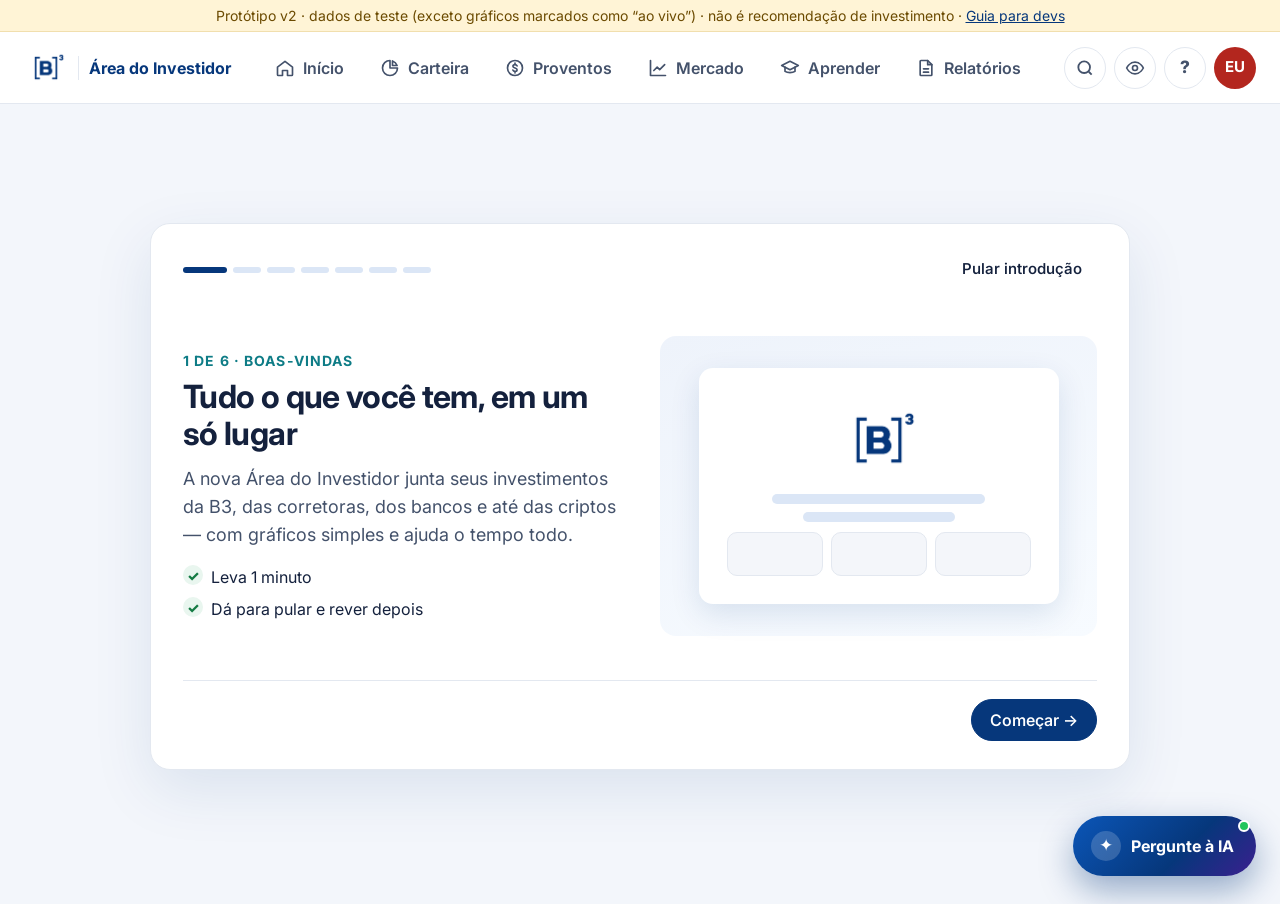
==== index.html @ 90d216e4 "Torna a v2 a versão principal e guarda a v1 em versao-antiga-v1 - Raiz: código-fonte completo da v2 " ====
<!doctype html>
<html lang="pt-BR">
<head>
  <meta charset="utf-8">
  <meta name="viewport" content="width=device-width, initial-scale=1, viewport-fit=cover">
  <title>Área do Investidor B3 — protótipo v2</title>
  <link rel="icon" href="assets/b3-logo.png">
  <link rel="preconnect" href="https://fonts.googleapis.com">
  <link href="https://fonts.googleapis.com/css2?family=Inter:wght@400;500;600;700;800&display=swap" rel="stylesheet">
  <link rel="stylesheet" href="css/styles.css">
</head>
<body>
  <div class="proto" role="note">Protótipo v2 · dados de teste (exceto gráficos marcados como “ao vivo”) · não é recomendação de investimento · <a href="dev.html">Guia para devs</a></div>

  <header class="top">
    <a class="brand" href="#/inicio" aria-label="Área do Investidor — Início"><img src="assets/b3-logo.png" alt="B3"><span>Área do Investidor</span></a>
    <nav class="tabs-main" id="tabs" aria-label="Seções"></nav>
    <div class="top-actions">
      <button class="icon-btn" id="searchBtn" aria-label="Buscar (atalho /)" title="Buscar (atalho /)">
        <svg width="20" height="20" viewBox="0 0 24 24" fill="none" stroke="currentColor" stroke-width="2.2" aria-hidden="true"><circle cx="11" cy="11" r="7"/><path d="m20 20-3.5-3.5"/></svg></button>
      <button class="icon-btn" id="hideBtn" aria-pressed="false" title="Ocultar valores">
        <svg width="20" height="20" viewBox="0 0 24 24" fill="none" stroke="currentColor" stroke-width="2" aria-hidden="true"><path d="M2 12s3.5-7 10-7 10 7 10 7-3.5 7-10 7S2 12 2 12Z"/><circle cx="12" cy="12" r="3"/></svg><span class="sr-only">Ocultar valores</span></button>
      <a class="icon-btn" href="#/aprender/site" title="Ajuda e tutoriais" aria-label="Ajuda e tutoriais">?</a>
      <button class="avatar" id="avatar" aria-haspopup="true" aria-expanded="false" title="Minha conta">EU</button>
    </div>
  </header>

  <div class="search-pop" id="searchPop">
    <div class="search" role="search">
      <svg width="18" height="18" viewBox="0 0 24 24" fill="none" stroke="currentColor" stroke-width="2.2" aria-hidden="true"><circle cx="11" cy="11" r="7"/><path d="m20 20-3.5-3.5"/></svg>
      <input id="q" type="search" autocomplete="off" placeholder="Busque um ativo, cripto ou assunto (ex.: PETR4, bitcoin, proventos)" aria-label="Buscar" aria-controls="sugg">
      <div class="sugg" id="sugg" role="listbox"></div>
    </div>
  </div>
  <div class="menu-conta" id="menuConta" role="menu"></div>

  <div class="shell"><main id="app" tabindex="-1"></main></div>
  <nav class="bottom-nav" id="bottomNav" aria-label="Seções"></nav>

  <!-- Assistente de IA -->
  <button class="ai-fab" id="aiFab" aria-controls="aiPanel" aria-expanded="false"><span class="spark">✦</span><span class="lbl">Pergunte à IA</span><span class="ping" aria-hidden="true"></span></button>
  <aside class="ai-panel" id="aiPanel" aria-label="Assistente de IA" aria-hidden="true"></aside>

  <div class="toast" id="toast" role="status" aria-live="polite"></div>

  <script src="js/data.js"></script>
  <script src="js/catalogo.js"></script>
  <script src="js/util.js"></script>
  <script src="js/mercado.js"></script>
  <script src="js/charts.js"></script>
  <script src="js/carteira.js"></script>
  <script src="js/cripto.js"></script>
  <script src="js/feed.js"></script>
  <script src="js/views-inicio.js"></script>
  <script src="js/views-mercado.js"></script>
  <script src="js/views-perfil.js"></script>
  <script src="js/videos.js"></script>
  <script src="js/views-aprender.js"></script>
  <script src="js/views-conta.js"></script>
  <script src="js/tutoriais.js"></script>
  <script src="js/chat.js"></script>
  <script src="js/app.js"></script>
</body>
</html>
---- css/styles.css ----
:root {
  --b3: #06377b;
  --b3-700: #042a5f;
  --b3-50: #eef3fb;
  --b3-100: #dbe6f6;
  --teal: #0e7c86;
  --ink: #14213d;
  --ink-2: #44526b;
  --muted: #6b7890;
  --line: #e3e8f0;
  --bg: #f4f6fa;
  --card: #ffffff;
  --pos: #137a43;
  --neg: #b3261e;
  --warn: #9a5b00;
  --warn-bg: #fff6e5;
  --ok-bg: #e9f6ef;
  --neg-bg: #fdeceb;
  --radius: 12px;
  --shadow: 0 1px 2px rgba(16, 32, 64, .06), 0 2px 8px rgba(16, 32, 64, .04);
  --font: "Inter", system-ui, -apple-system, "Segoe UI", Roboto, sans-serif;
  --c1: #06377b; --c2: #0e7c86; --c3: #7a3db8; --c4: #c27c0e; --c5: #2e8b57; --c6: #c2410c; --c7: #4f6d9a; --c8: #9b2c5e;
}
* { box-sizing: border-box; }
html, body { margin: 0; }
body { font-family: var(--font); color: var(--ink); background: var(--bg); font-size: 16px; line-height: 1.45; -webkit-font-smoothing: antialiased; }
a { color: var(--b3); }
button { font: inherit; color: inherit; }
h1, h2, h3, h4 { margin: 0; line-height: 1.25; }
h1 { font-size: 24px; font-weight: 700; letter-spacing: -.01em; }
h2 { font-size: 18px; font-weight: 650; }
h3 { font-size: 16px; font-weight: 650; }
:focus-visible { outline: 3px solid #5b9cff; outline-offset: 2px; border-radius: 4px; }
.sr-only { position: absolute; width: 1px; height: 1px; overflow: hidden; clip: rect(0 0 0 0); white-space: nowrap; }
.muted { color: var(--muted); }
.small { font-size: 14px; }
.pos { color: var(--pos); font-weight: 600; white-space: nowrap; }
.neg { color: var(--neg); font-weight: 600; white-space: nowrap; }
.neu { color: var(--muted); white-space: nowrap; }
.num { font-variant-numeric: tabular-nums; text-align: right; white-space: nowrap; }

/* ---------- Faixa do protótipo ---------- */
.proto { background: #fff4d6; color: #6b4a00; font-size: 14px; text-align: center; padding: 5px 16px; border-bottom: 1px solid #f1dfae; }

/* ---------- Topo ---------- */
.top { position: sticky; top: 0; z-index: 30; background: #fff; border-bottom: 1px solid var(--line); display: flex; align-items: center; gap: 16px; padding: 10px 20px; height: 64px; }
.brand { display: flex; align-items: center; gap: 10px; text-decoration: none; color: var(--b3); min-width: 0; }
.brand img { width: 40px; height: 40px; }
.brand span { font-weight: 700; font-size: 16.5px; white-space: nowrap; border-left: 1px solid var(--line); padding-left: 10px; }
.menu-btn { display: none; background: none; border: 0; padding: 6px; cursor: pointer; border-radius: 8px; }
.search { position: relative; flex: 1; max-width: 520px; margin-left: 12px; }
.search input { width: 100%; height: 40px; border: 1px solid var(--line); background: var(--bg); border-radius: 999px; padding: 0 16px 0 40px; font: inherit; color: var(--ink); }
.search input:focus { background: #fff; border-color: var(--b3); outline: none; box-shadow: 0 0 0 3px var(--b3-100); }
.search svg { position: absolute; left: 14px; top: 12px; color: var(--muted); }
.sugg { position: absolute; top: 46px; left: 0; right: 0; background: #fff; border: 1px solid var(--line); border-radius: 12px; box-shadow: 0 10px 30px rgba(16, 32, 64, .12); overflow: hidden; display: none; z-index: 40; }
.sugg.open { display: block; }
.sugg a { display: flex; gap: 10px; align-items: center; padding: 10px 14px; text-decoration: none; color: var(--ink); }
.sugg a[aria-selected="true"], .sugg a:hover { background: var(--b3-50); }
.sugg .tk { font-weight: 700; min-width: 64px; }
.sugg .hint { padding: 8px 14px; font-size: 14px; color: var(--muted); border-top: 1px solid var(--line); }
.top-actions { margin-left: auto; display: flex; align-items: center; gap: 8px; }
.btn { display: inline-flex; align-items: center; gap: 6px; height: 36px; padding: 0 14px; border-radius: 999px; border: 1px solid var(--line); background: #fff; cursor: pointer; font-weight: 550; text-decoration: none; color: var(--ink); white-space: nowrap; }
.btn:hover { border-color: #c9d3e3; background: #fafbfd; }
.btn.primary { background: var(--b3); border-color: var(--b3); color: #fff; }
.btn.primary:hover { background: var(--b3-700); }
.btn.ghost { border-color: transparent; background: transparent; }
.btn.sm { height: 30px; padding: 0 10px; font-size: 15px; }
.btn[aria-pressed="true"] { background: var(--b3-50); border-color: var(--b3-100); color: var(--b3); }
.sel { height: 36px; border-radius: 999px; border: 1px solid var(--line); padding: 0 12px; font: inherit; background: #fff; color: var(--ink); }
.avatar { width: 36px; height: 36px; border-radius: 50%; background: var(--b3); color: #fff; display: grid; place-items: center; font-weight: 700; font-size: 15px; }

/* ---------- Layout ---------- */
.shell { display: grid; grid-template-columns: 240px 1fr; min-height: calc(100vh - 92px); }
.nav { background: #fff; border-right: 1px solid var(--line); padding: 16px 12px; position: sticky; top: 64px; height: calc(100vh - 64px); overflow-y: auto; }
.nav h4 { font-size: 13px; text-transform: uppercase; letter-spacing: .06em; color: var(--muted); margin: 16px 10px 6px; font-weight: 650; }
.nav h4:first-child { margin-top: 0; }
.nav a { display: flex; align-items: center; gap: 10px; padding: 8px 10px; border-radius: 8px; text-decoration: none; color: var(--ink-2); font-weight: 520; }
.nav a:hover { background: var(--bg); color: var(--ink); }
.nav a.active { background: var(--b3-50); color: var(--b3); font-weight: 650; }
.nav a svg { flex: none; opacity: .8; }
.nav .badge { margin-left: auto; }
main { padding: 24px 28px 48px; max-width: 1280px; width: 100%; min-width: 0; }
.page-head { display: flex; align-items: flex-end; justify-content: space-between; gap: 16px; margin-bottom: 18px; flex-wrap: wrap; }
.page-head p { margin: 4px 0 0; color: var(--muted); }
.crumb { font-size: 14px; color: var(--muted); margin-bottom: 4px; }
.crumb a { color: var(--muted); }

/* ---------- Cards e grids ---------- */
.grid { display: grid; gap: 16px; }
.g2 { grid-template-columns: repeat(2, minmax(0, 1fr)); }
.g3 { grid-template-columns: repeat(3, minmax(0, 1fr)); }
.g4 { grid-template-columns: repeat(4, minmax(0, 1fr)); }
.g-main { grid-template-columns: minmax(0, 2fr) minmax(0, 1fr); }
.card { background: var(--card); border: 1px solid var(--line); border-radius: var(--radius); box-shadow: var(--shadow); padding: 18px; min-width: 0; }
.card-h { display: flex; align-items: center; justify-content: space-between; gap: 10px; margin-bottom: 12px; flex-wrap: wrap; }
.card-h .sub { color: var(--muted); font-size: 14px; margin-top: 2px; }
.card-f { margin-top: 12px; padding-top: 10px; border-top: 1px solid var(--line); font-size: 14px; color: var(--muted); display: flex; gap: 6px; flex-wrap: wrap; align-items: center; }
.kpi .lbl { color: var(--ink-2); font-size: 15px; font-weight: 550; display: flex; align-items: center; gap: 6px; }
.kpi .val { font-size: 24px; font-weight: 700; margin: 6px 0 2px; font-variant-numeric: tabular-nums; letter-spacing: -.01em; }
.kpi .det { font-size: 14px; color: var(--muted); }
.section { margin-top: 24px; }
.section > h2 { margin-bottom: 12px; }
.stack > * + * { margin-top: 10px; }

.info { width: 18px; height: 18px; border-radius: 50%; border: 1px solid #b8c4d6; background: #fff; color: var(--muted); font-size: 13px; font-weight: 700; font-style: italic; font-family: Georgia, serif; cursor: pointer; padding: 0; line-height: 16px; flex: none; }
.info:hover { border-color: var(--b3); color: var(--b3); }
.pop { position: absolute; z-index: 60; max-width: 320px; background: var(--ink); color: #fff; border-radius: 10px; padding: 10px 12px; font-size: 14px; box-shadow: 0 10px 30px rgba(0, 0, 0, .2); }

.chip { display: inline-flex; align-items: center; gap: 6px; padding: 3px 10px; border-radius: 999px; font-size: 14px; font-weight: 600; background: var(--bg); color: var(--ink-2); border: 1px solid var(--line); white-space: nowrap; }
.chip.ok { background: var(--ok-bg); color: var(--pos); border-color: #c7e8d5; }
.chip.warn { background: var(--warn-bg); color: var(--warn); border-color: #f3dcae; }
.chip.err { background: var(--neg-bg); color: var(--neg); border-color: #f4c9c5; }
.chip.blue { background: var(--b3-50); color: var(--b3); border-color: var(--b3-100); }
.chip.dash { background: #fff; border-style: dashed; }
.badge { min-width: 20px; height: 20px; padding: 0 6px; border-radius: 999px; background: var(--neg); color: #fff; font-size: 13px; font-weight: 700; display: inline-grid; place-items: center; }
.dot { display: inline-block; width: 10px; height: 10px; border-radius: 3px; flex: none; }

.tabs { display: flex; gap: 4px; border-bottom: 1px solid var(--line); margin-bottom: 16px; overflow-x: auto; }
.tabs button { background: none; border: 0; padding: 10px 14px; cursor: pointer; color: var(--ink-2); font-weight: 550; border-bottom: 2px solid transparent; white-space: nowrap; }
.tabs button[aria-selected="true"] { color: var(--b3); border-color: var(--b3); }
.seg { display: inline-flex; background: var(--bg); border: 1px solid var(--line); border-radius: 999px; padding: 3px; gap: 2px; flex-wrap: wrap; }
.seg button { border: 0; background: none; padding: 5px 12px; border-radius: 999px; cursor: pointer; font-size: 15px; font-weight: 550; color: var(--ink-2); }
.seg button[aria-pressed="true"] { background: #fff; color: var(--b3); box-shadow: var(--shadow); }
.filters { display: flex; gap: 10px; flex-wrap: wrap; align-items: center; margin-bottom: 14px; }
.filters label { font-size: 14px; color: var(--muted); display: flex; flex-direction: column; gap: 4px; }
.filters select, .filters input { height: 34px; border-radius: 8px; border: 1px solid var(--line); padding: 0 10px; font: inherit; background: #fff; min-width: 140px; color: var(--ink); }

/* ---------- Tabelas ---------- */
.tbl-wrap { overflow-x: auto; margin: 0 -18px; padding: 0 18px; }
table { width: 100%; border-collapse: collapse; }
th { text-align: left; font-size: 14px; font-weight: 600; color: var(--muted); padding: 8px 10px; border-bottom: 1px solid var(--line); white-space: nowrap; }
th.num { text-align: right; }
td { padding: 10px; border-bottom: 1px solid var(--line); vertical-align: middle; }
tr:last-child td { border-bottom: 0; }
tbody tr:hover td { background: #fafbfd; }
td a.tk, .tk-link { font-weight: 700; text-decoration: none; color: var(--b3); }
td a.tk:hover { text-decoration: underline; }
.asset { display: flex; flex-direction: column; }
.asset small { color: var(--muted); font-size: 14px; }
tfoot td { font-weight: 700; border-top: 1px solid var(--line); }
details.tbl summary { cursor: pointer; color: var(--b3); font-size: 14px; font-weight: 600; margin-top: 8px; }

/* ---------- Gráficos ---------- */
.chart { position: relative; }
.chart svg { display: block; overflow: visible; }
.chart .grid { stroke: #edf0f5; }
.chart .axis, svg .axis { fill: var(--muted); font-size: 13px; font-family: var(--font); }
.chart .cursor { stroke: #9aa7bd; stroke-dasharray: 3 3; }
.donut-n { font-size: 20px; font-weight: 700; fill: var(--ink); font-family: var(--font); }
.tip { position: absolute; display: none; pointer-events: none; background: var(--ink); color: #fff; border-radius: 8px; padding: 8px 10px; font-size: 14px; min-width: 150px; box-shadow: 0 6px 20px rgba(0, 0, 0, .18); }
.tip i, .legend i { display: inline-block; width: 10px; height: 3px; border-radius: 2px; margin-right: 6px; vertical-align: middle; }
.legend { display: flex; gap: 14px; flex-wrap: wrap; font-size: 14px; color: var(--ink-2); margin-bottom: 6px; }
.legend i { width: 14px; height: 4px; }
.donut-row { display: flex; gap: 18px; align-items: center; flex-wrap: wrap; }
.donut-leg { flex: 1; min-width: 180px; }
.donut-leg .row { display: flex; align-items: center; gap: 8px; padding: 6px 0; border-bottom: 1px dashed var(--line); font-size: 15px; }
.donut-leg .row:last-child { border-bottom: 0; }
.donut-leg .row b { margin-left: auto; font-variant-numeric: tabular-nums; }
.bar { height: 8px; background: var(--bg); border-radius: 99px; overflow: hidden; }
.bar > i { display: block; height: 100%; background: var(--b3); border-radius: 99px; }

/* ---------- Listas ---------- */
.list-item { display: flex; gap: 12px; align-items: center; padding: 12px 0; border-bottom: 1px solid var(--line); }
.list-item:last-child { border-bottom: 0; padding-bottom: 0; }
.list-item:first-child { padding-top: 0; }
.list-item .grow { flex: 1; min-width: 0; }
.list-item .t { font-weight: 600; }
.list-item .s { font-size: 14px; color: var(--muted); }
.date-box { width: 46px; flex: none; text-align: center; border: 1px solid var(--line); border-radius: 8px; padding: 4px 0; background: #fff; }
.date-box b { display: block; font-size: 18px; line-height: 1.1; }
.date-box span { font-size: 12px; text-transform: uppercase; color: var(--muted); font-weight: 650; }
.alert { display: flex; gap: 12px; padding: 12px 14px; border-radius: 10px; background: var(--warn-bg); border: 1px solid #f3dcae; }
.alert.info-a { background: var(--b3-50); border-color: var(--b3-100); }
.alert.ok { background: var(--ok-bg); border-color: #c7e8d5; }
.alert .ic { font-size: 20px; line-height: 1; }
.alert p { margin: 2px 0 0; font-size: 15px; color: var(--ink-2); }

/* ---------- Ticker do mercado ---------- */
.ix-strip { display: grid; grid-template-columns: repeat(5, minmax(0, 1fr)); gap: 12px; }
.ix { background: #fff; border: 1px solid var(--line); border-radius: 10px; padding: 12px 14px; display: flex; flex-direction: column; gap: 2px; }
.ix .n { font-size: 14px; color: var(--muted); font-weight: 600; }
.ix .v { font-size: 20px; font-weight: 700; font-variant-numeric: tabular-nums; }
.stamp { display: inline-flex; gap: 6px; align-items: center; font-size: 14px; color: var(--muted); }
.stamp::before { content: ""; width: 7px; height: 7px; border-radius: 50%; background: #c27c0e; }
.stamp.closed::before { background: #9aa7bd; }

/* ---------- Ficha do ativo ---------- */
.asset-head { display: flex; justify-content: space-between; gap: 16px; align-items: flex-start; flex-wrap: wrap; }
.asset-head .tkr { font-size: 28px; font-weight: 800; color: var(--b3); letter-spacing: -.01em; }
.asset-head .price { font-size: 32px; font-weight: 750; font-variant-numeric: tabular-nums; text-align: right; }
.ind-grid { display: grid; grid-template-columns: repeat(4, minmax(0, 1fr)); gap: 0; border: 1px solid var(--line); border-radius: 10px; overflow: hidden; }
.ind { padding: 12px 14px; border-right: 1px solid var(--line); border-bottom: 1px solid var(--line); background: #fff; }
.ind:nth-child(4n) { border-right: 0; }
.ind .l { font-size: 14px; color: var(--muted); display: flex; gap: 6px; align-items: center; }
.ind .v { font-size: 19px; font-weight: 700; margin-top: 2px; font-variant-numeric: tabular-nums; }
.star { background: none; border: 1px solid var(--line); border-radius: 999px; height: 36px; padding: 0 14px; cursor: pointer; display: inline-flex; align-items: center; gap: 6px; font-weight: 600; }
.star[aria-pressed="true"] { background: #fff7e0; border-color: #f0d48a; color: #8a6100; }

/* ---------- Feed ---------- */
.feed { display: grid; gap: 14px; }
.feed-card { display: grid; grid-template-columns: 6px 1fr; background: #fff; border: 1px solid var(--line); border-radius: var(--radius); overflow: hidden; box-shadow: var(--shadow); }
.feed-card .rail { background: var(--b3); }
.feed-card .body { padding: 14px 16px; display: flex; flex-direction: column; gap: 6px; min-width: 0; }
.feed-card .meta { display: flex; gap: 8px; align-items: center; flex-wrap: wrap; font-size: 14px; color: var(--muted); }
.feed-card .src { font-weight: 700; text-transform: uppercase; letter-spacing: .04em; font-size: 13px; }
.feed-card h3 { font-size: 17px; }
.feed-card p { margin: 0; color: var(--ink-2); font-size: 15px; }
.feed-card .why { font-size: 14px; color: var(--muted); display: flex; gap: 6px; flex-wrap: wrap; align-items: center; }
.feed-card .acts { display: flex; gap: 8px; margin-top: 4px; flex-wrap: wrap; }
.feed-end { text-align: center; color: var(--muted); padding: 18px; border: 1px dashed var(--line); border-radius: var(--radius); }
.profile-card { background: linear-gradient(135deg, var(--b3) 0%, #0b4fa8 100%); color: #fff; border: 0; }
.profile-card .muted, .profile-card p { color: #d6e3f7; }
.profile-card .btn { background: rgba(255, 255, 255, .12); border-color: rgba(255, 255, 255, .3); color: #fff; }
.profile-card .btn:hover { background: rgba(255, 255, 255, .2); }
.gauge { display: flex; gap: 4px; margin: 10px 0; }
.gauge span { flex: 1; height: 8px; border-radius: 99px; background: rgba(255, 255, 255, .2); }
.gauge span.on { background: #fff; }

/* ---------- Questionário ---------- */
.quiz { max-width: 720px; }
.progress { height: 6px; background: var(--b3-100); border-radius: 99px; overflow: hidden; margin: 8px 0 20px; }
.progress i { display: block; height: 100%; background: var(--b3); transition: width .25s; }
.opt { display: flex; gap: 12px; align-items: center; padding: 14px 16px; border: 1.5px solid var(--line); border-radius: 10px; margin-bottom: 10px; cursor: pointer; background: #fff; }
.opt:hover { border-color: #b8c7e0; }
.opt:has(input:checked) { border-color: var(--b3); background: var(--b3-50); }
.opt input { accent-color: var(--b3); width: 18px; height: 18px; }
.quiz-nav { display: flex; justify-content: space-between; margin-top: 18px; }

/* ---------- Stepper ---------- */
.steps { display: flex; gap: 0; margin: 10px 0; }
.steps .st { flex: 1; text-align: center; font-size: 14px; color: var(--muted); position: relative; padding-top: 22px; }
.steps .st::before { content: ""; position: absolute; top: 6px; left: 50%; width: 12px; height: 12px; margin-left: -6px; border-radius: 50%; background: #fff; border: 2px solid #c3cddd; z-index: 1; }
.steps .st::after { content: ""; position: absolute; top: 11px; left: -50%; width: 100%; height: 2px; background: #c3cddd; }
.steps .st:first-child::after { display: none; }
.steps .st.done::before { background: var(--pos); border-color: var(--pos); }
.steps .st.done::after, .steps .st.now::after { background: var(--pos); }
.steps .st.now::before { border-color: var(--b3); background: var(--b3); box-shadow: 0 0 0 4px var(--b3-100); }
.steps .st.now { color: var(--ink); font-weight: 600; }

.empty { text-align: center; padding: 32px 16px; color: var(--muted); }
.empty .big { font-size: 32px; }

/* ---------- Ocultar valores ---------- */
.toast { position: fixed; bottom: 24px; left: 50%; transform: translateX(-50%) translateY(20px); opacity: 0; background: var(--ink); color: #fff; padding: 10px 16px; border-radius: 10px; font-size: 15px; transition: .2s; z-index: 80; pointer-events: none; }
.toast.show { opacity: 1; transform: translateX(-50%); }

/* ---------- Responsivo ---------- */
@media (max-width: 1100px) {
  .g4 { grid-template-columns: repeat(2, minmax(0, 1fr)); }
  .ix-strip { grid-template-columns: repeat(3, minmax(0, 1fr)); }
  .ind-grid { grid-template-columns: repeat(2, minmax(0, 1fr)); }
  .ind:nth-child(4n) { border-right: 1px solid var(--line); }
  .ind:nth-child(2n) { border-right: 0; }
}
@media (max-width: 900px) {
  .shell { grid-template-columns: 1fr; }
  .nav { position: fixed; left: 0; top: 0; bottom: 0; height: 100vh; width: 270px; z-index: 50; transform: translateX(-100%); transition: transform .2s; box-shadow: 10px 0 30px rgba(0, 0, 0, .1); }
  body.nav-open .nav { transform: none; }
  .menu-btn { display: inline-grid; }
  .g2, .g3, .g-main { grid-template-columns: 1fr; }
  .brand span { display: none; }
  .top-actions .hide-sm { display: none; }
  main { padding: 18px 16px 40px; }
}
@media (max-width: 560px) {
  .top { gap: 8px; padding: 10px 12px; }
  .g4 { grid-template-columns: 1fr; }
  .ix-strip { grid-template-columns: repeat(2, minmax(0, 1fr)); }
  .search { margin-left: 0; }
  .asset-head .price { text-align: left; }
  h1 { font-size: 21px; }
}

/* ======================= Onboarding ======================= */
body.onb-mode .shell { grid-template-columns: 1fr; }
body.onb-mode .nav, body.onb-mode .menu-btn { display: none; }
body.onb-mode main { max-width: none; padding: 32px 20px 48px; }
.onb { min-height: calc(100vh - 180px); display: grid; place-items: center; }
.onb-card { width: 100%; max-width: 980px; background: #fff; border: 1px solid var(--line); border-radius: 20px; box-shadow: 0 20px 60px rgba(6, 55, 123, .10); padding: 28px 32px; }
.onb-head { display: flex; justify-content: space-between; align-items: center; gap: 12px; }
.onb-dots { display: flex; gap: 6px; }
.onb-dots button { width: 28px; height: 6px; border-radius: 99px; border: 0; background: var(--b3-100); cursor: pointer; padding: 0; transition: .2s; }
.onb-dots button.done { background: #8fb0dd; }
.onb-dots button.on { background: var(--b3); width: 44px; }
.onb-body { display: grid; grid-template-columns: 1fr 1fr; gap: 40px; align-items: center; margin: 28px 0 24px; min-height: 340px; }
.onb-kicker { font-size: 14px; text-transform: uppercase; letter-spacing: .08em; color: var(--teal); font-weight: 700; margin-bottom: 8px; }
.onb h1 { font-size: 32px; letter-spacing: -.02em; line-height: 1.15; }
.onb-text { font-size: 18px; color: var(--ink-2); margin: 12px 0 16px; line-height: 1.55; }
.onb-list { list-style: none; padding: 0; margin: 0; display: grid; gap: 8px; }
.onb-list li { padding-left: 28px; position: relative; color: var(--ink); }
.onb-list li::before { content: "✓"; position: absolute; left: 0; top: 0; width: 20px; height: 20px; border-radius: 50%; background: var(--ok-bg); color: var(--pos); font-size: 14px; font-weight: 800; display: grid; place-items: center; }
.onb-nav { display: flex; justify-content: space-between; align-items: center; border-top: 1px solid var(--line); padding-top: 18px; gap: 10px; }
.onb-art { background: linear-gradient(160deg, var(--b3-50), #f7fbff); border-radius: 16px; padding: 28px; min-height: 300px; display: grid; place-items: center; }
.onb-final { text-align: center; }
.onb-final .onb-dots { justify-content: center; margin-bottom: 28px; }
.onb-final .onb-text { max-width: 560px; margin-left: auto; margin-right: auto; }
.onb-choices { display: grid; grid-template-columns: repeat(4, 1fr); gap: 14px; margin: 24px 0 28px; }
.onb-choice { display: flex; flex-direction: column; align-items: center; gap: 6px; padding: 24px 16px; border: 1.5px solid var(--line); border-radius: 14px; background: #fff; cursor: pointer; text-align: center; transition: .15s; }
.onb-choice:hover { border-color: var(--b3); transform: translateY(-2px); box-shadow: var(--shadow); }
.onb-choice.rec { border-color: var(--b3); background: var(--b3-50); }
.onb-choice .ic { font-size: 30px; }
.onb-choice b { font-size: 16.5px; }
.onb-choice small { color: var(--muted); }
/* mini ilustrações */
.mk { width: 100%; max-width: 360px; background: #fff; border-radius: 14px; box-shadow: 0 10px 30px rgba(6, 55, 123, .12); padding: 16px; display: grid; gap: 10px; }
.mk-hero { place-items: center; text-align: center; padding: 28px; }
.mk-hero img { width: 88px; height: 88px; }
.mk-lines { display: grid; gap: 8px; width: 100%; justify-items: center; }
.mk-lines i { display: block; height: 10px; border-radius: 99px; background: var(--b3-100); }
.mk-row { display: grid; grid-template-columns: repeat(3, 1fr); gap: 8px; width: 100%; }
.mk-row b { height: 44px; border-radius: 10px; background: var(--bg); border: 1px solid var(--line); }
.mk-kpi { border: 1px solid var(--line); border-radius: 10px; padding: 8px 10px; display: grid; gap: 2px; }
.mk-kpi span { font-size: 13px; color: var(--muted); display: flex; gap: 4px; align-items: center; }
.mk-kpi em { font-family: Georgia, serif; font-size: 9px; border: 1px solid #b8c4d6; border-radius: 50%; width: 13px; height: 13px; display: inline-grid; place-items: center; }
.mk-kpi strong { font-size: 16.5px; }
.mk-chart { width: 100%; height: 90px; }
.mk-cap { font-size: 14px; color: var(--muted); text-align: center; }
.mk-ev { display: flex; align-items: center; gap: 10px; padding: 6px 0; border-bottom: 1px dashed var(--line); }
.mk-ev:last-child { border-bottom: 0; }
.mk-ev > div:nth-child(2) { flex: 1; display: grid; }
.mk-ev small { color: var(--muted); font-size: 14px; }
.mk-search { border: 1.5px solid var(--b3); border-radius: 99px; padding: 10px 14px; font-size: 16px; box-shadow: 0 0 0 3px var(--b3-100); }
.caret { display: inline-block; width: 1.5px; height: 15px; background: var(--ink); vertical-align: middle; margin-left: 1px; animation: blink 1s steps(1) infinite; }
@keyframes blink { 50% { opacity: 0; } }
.mk-sugg { border: 1px solid var(--line); border-radius: 10px; overflow: hidden; }
.mk-sugg div { padding: 9px 12px; font-size: 15px; display: flex; gap: 8px; align-items: center; }
.mk-sugg div.on { background: var(--b3-50); }
.mk-sugg b { min-width: 52px; }
.mk-sugg .chip { margin-left: auto; }
.mk-feed { border: 1px solid var(--line); border-left: 5px solid var(--c); border-radius: 10px; padding: 10px 12px; display: grid; gap: 4px; justify-items: start; }
.mk-feed small { font-size: 12px; font-weight: 700; letter-spacing: .04em; color: var(--c); }
.mk-priv { gap: 12px; }
.mk-toggle { display: flex; justify-content: space-between; align-items: center; font-size: 15px; padding: 4px 0; }
.mk-toggle i { width: 36px; height: 20px; border-radius: 99px; background: #cfd8e6; position: relative; }
.mk-toggle i::after { content: ""; position: absolute; top: 2px; left: 2px; width: 16px; height: 16px; border-radius: 50%; background: #fff; transition: .2s; }
.mk-toggle i.on { background: var(--b3); }
.mk-toggle i.on::after { left: 18px; }
.mk-toggle em { font-style: normal; font-size: 14px; color: var(--neg); font-weight: 600; }

/* ======================= Tour guiado ======================= */
.tour-layer { position: fixed; inset: 0; z-index: 90; background: transparent; }
.tour-hl { position: fixed; z-index: 91; border-radius: 12px; box-shadow: 0 0 0 4px rgba(91, 156, 255, .9), 0 0 0 9999px rgba(10, 22, 45, .58); pointer-events: none; transition: all .25s ease; display: none; }
.tour-pop { position: fixed; z-index: 92; width: 340px; max-width: calc(100vw - 24px); background: #fff; border-radius: 14px; padding: 16px 18px; box-shadow: 0 20px 50px rgba(0, 0, 0, .3); transition: top .25s ease, left .25s ease; }
.tour-pop.sheet { left: 12px !important; right: 12px; bottom: 12px; top: auto !important; width: auto; }
.tour-pop h3 { font-size: 18px; margin: 8px 0 4px; }
.tour-pop p { margin: 0; font-size: 15px; color: var(--ink-2); line-height: 1.5; }
.tour-top { display: flex; justify-content: space-between; align-items: center; gap: 8px; }
.tour-count { font-size: 13.5px; color: var(--muted); font-weight: 600; }
.tour-x { border: 0; background: none; cursor: pointer; color: var(--muted); font-size: 16px; padding: 4px; border-radius: 6px; }
.tour-dots { display: flex; gap: 4px; margin-top: 8px; }
.tour-dots i { flex: 1; height: 4px; border-radius: 99px; background: var(--b3-100); }
.tour-dots i.on { background: var(--b3); }
.tour-nav { display: flex; justify-content: space-between; margin-top: 14px; }

/* ======================= Tutoriais ======================= */
.tut-progress { display: flex; align-items: center; gap: 18px; flex-wrap: wrap; }
.tut-h { display: flex; gap: 12px; align-items: flex-start; }
.tut-h .grow { flex: 1; min-width: 0; }
.tut-h h2 { margin-top: 2px; }
.tut-ic { width: 44px; height: 44px; border-radius: 12px; background: var(--b3-50); display: grid; place-items: center; font-size: 22px; flex: none; }
.tut-steps { margin-top: 12px; border-top: 1px solid var(--line); padding-top: 10px; }
.tut-steps summary { cursor: pointer; color: var(--b3); font-weight: 600; font-size: 15px; }
.tut-steps ol { margin: 10px 0 0; padding-left: 20px; display: grid; gap: 10px; font-size: 15px; }
.tut-steps ol span { color: var(--ink-2); }
.faq details { border-bottom: 1px solid var(--line); padding: 12px 0; }
.faq details:last-child { border-bottom: 0; }
.faq summary { cursor: pointer; font-weight: 600; list-style: none; display: flex; justify-content: space-between; gap: 12px; }
.faq summary::after { content: "+"; color: var(--b3); font-size: 20px; line-height: 1; }
.faq details[open] summary::after { content: "–"; }
.faq summary::-webkit-details-marker { display: none; }
.faq p { margin: 8px 0 0; color: var(--ink-2); }
.help-btn { width: 36px; height: 36px; border-radius: 50%; border: 1px solid var(--line); display: grid; place-items: center; font-weight: 800; color: var(--b3); text-decoration: none; background: #fff; }
.help-btn:hover { background: var(--b3-50); }

@media (max-width: 900px) {
  .onb-body { grid-template-columns: 1fr; gap: 20px; margin: 18px 0; min-height: 0; }
  .onb-art { min-height: 0; padding: 18px; order: -1; }
  .onb-choices { grid-template-columns: 1fr; }
  .onb-card { padding: 20px 18px; border-radius: 16px; }
  .onb h1 { font-size: 25px; }
  .onb-text { font-size: 16.5px; }
}

/* =====================================================================
   V2 — layout compacto: 6 abas, tipografia maior, chat com IA, vídeos
   ===================================================================== */
:root { --radius: 16px; --g1: #06377b; --g2: #0b56b8; --hero-ink: #fff; }
body { font-size: 16px; line-height: 1.5; background: #f3f6fb; }
h1 { font-size: 30px; }
h2 { font-size: 20px; }
h3 { font-size: 17px; }
.top { height: 72px; padding: 0 24px; gap: 20px; }
.brand img { width: 44px; height: 44px; }
.brand span { font-size: 16px; }
.tabs-main { display: flex; gap: 4px; margin: 0 auto; }
.tabs-main a { display: flex; align-items: center; gap: 8px; padding: 10px 16px; border-radius: 999px; text-decoration: none; color: var(--ink-2); font-weight: 600; font-size: 16px; white-space: nowrap; }
.tabs-main a:hover { background: var(--bg); color: var(--ink); }
.tabs-main a.active { background: var(--b3); color: #fff; }
.tabs-main a.active svg { opacity: 1; }
.top-actions { margin-left: 0; }
.icon-btn { width: 42px; height: 42px; border-radius: 50%; border: 1px solid var(--line); background: #fff; display: grid; place-items: center; cursor: pointer; color: var(--ink-2); text-decoration: none; font-weight: 800; font-size: 17px; position: relative; }
.icon-btn:hover { background: var(--b3-50); color: var(--b3); }
.icon-btn[aria-pressed="true"] { background: var(--b3-50); color: var(--b3); border-color: var(--b3-100); }
.icon-btn .badge { position: absolute; top: -4px; right: -4px; }
.avatar { width: 42px; height: 42px; font-size: 15px; border: 0; cursor: pointer; }
.search-pop { position: absolute; top: 80px; right: 24px; width: min(560px, calc(100vw - 32px)); z-index: 45; display: none; }
.search-pop.open { display: block; }
.search-pop .search { max-width: none; margin: 0; }
.search-pop .search input { height: 52px; font-size: 17px; box-shadow: 0 16px 40px rgba(6, 55, 123, .18); background: #fff; }
.search-pop .search svg { top: 18px; }
.search-pop .sugg { top: 58px; }
.menu-conta { position: absolute; top: 80px; right: 24px; width: 300px; background: #fff; border: 1px solid var(--line); border-radius: 16px; box-shadow: 0 20px 50px rgba(6, 55, 123, .16); padding: 8px; z-index: 45; display: none; }
.menu-conta.open { display: block; }
.menu-conta .hd { padding: 12px 14px; border-bottom: 1px solid var(--line); margin-bottom: 6px; }
.menu-conta a, .menu-conta button { display: flex; gap: 12px; align-items: center; width: 100%; padding: 12px 14px; border-radius: 10px; text-decoration: none; color: var(--ink); background: none; border: 0; cursor: pointer; font-size: 16px; text-align: left; }
.menu-conta a:hover, .menu-conta button:hover { background: var(--bg); }

.shell { display: block; min-height: calc(100vh - 100px); }
main { margin: 0 auto; padding: 28px 28px 120px; max-width: 1240px; transition: margin-right .25s ease; }
.card { border-radius: var(--radius); padding: 22px; box-shadow: 0 1px 2px rgba(16, 32, 64, .04), 0 8px 24px rgba(16, 32, 64, .05); border-color: #e6ebf3; }
.page-head h1 { font-size: 30px; }
.page-head p { font-size: 16.5px; }
.btn { height: 42px; padding: 0 18px; font-size: 16px; }
.btn.sm { height: 36px; padding: 0 14px; font-size: 15px; }
.chip { font-size: 14px; padding: 4px 12px; }
.seg button { padding: 8px 16px; font-size: 15.5px; }
th { font-size: 14.5px; }
td { font-size: 16px; padding: 12px; }
.muted.small, .small { font-size: 14.5px; }

/* Sub-abas internas */
.subtabs { display: flex; gap: 6px; margin: 0 0 22px; overflow-x: auto; padding-bottom: 2px; }
.subtabs a { padding: 10px 18px; border-radius: 999px; text-decoration: none; color: var(--ink-2); font-weight: 600; background: #fff; border: 1px solid var(--line); white-space: nowrap; }
.subtabs a.on { background: var(--b3-50); border-color: var(--b3-100); color: var(--b3); }

/* Hero do Início */
.hero { background: radial-gradient(120% 140% at 100% 0%, #1a6fd6 0%, var(--g2) 35%, var(--g1) 80%); color: #fff; border-radius: 24px; padding: 28px 30px; position: relative; overflow: hidden; box-shadow: 0 20px 50px rgba(6, 55, 123, .25); }
.hero::after { content: ""; position: absolute; right: -60px; bottom: -80px; width: 280px; height: 280px; border-radius: 50%; background: rgba(255, 255, 255, .06); }
.hero .lbl { color: #cfe0fb; font-size: 16px; font-weight: 600; display: flex; gap: 8px; align-items: center; }
.hero .info { background: transparent; border-color: rgba(255, 255, 255, .5); color: #fff; }
.hero-grid { display: grid; grid-template-columns: 1.2fr 1fr; gap: 28px; align-items: end; position: relative; z-index: 1; }
.hero .saldo { font-size: 44px; font-weight: 800; letter-spacing: -.02em; line-height: 1.1; margin: 6px 0 4px; font-variant-numeric: tabular-nums; }
.hero .ganho { display: inline-flex; align-items: center; gap: 10px; padding: 10px 16px; border-radius: 14px; background: rgba(255, 255, 255, .12); font-size: 20px; font-weight: 700; }
.hero .ganho.up { color: #b7f5cf; } .hero .ganho.down { color: #ffd0cc; }
.hero .seg { background: rgba(255, 255, 255, .12); border-color: rgba(255, 255, 255, .2); }
.hero .seg button { color: #dbe8fb; }
.hero .seg button[aria-pressed="true"] { background: #fff; color: var(--b3); }
.hero .chart .axis { fill: #c6d8f5; }
.hero .chart .grid { stroke: rgba(255, 255, 255, .12); }
.hero-sub { color: #cfe0fb; font-size: 15px; margin-top: 10px; }
.hero-mini { display: flex; gap: 22px; flex-wrap: wrap; margin-top: 18px; position: relative; z-index: 1; }
.hero-mini div { font-size: 14.5px; color: #cfe0fb; }
.hero-mini b { display: block; color: #fff; font-size: 19px; font-variant-numeric: tabular-nums; }

/* Lista de ativos em cartões (sem tabela) */
.alloc { display: grid; grid-template-columns: 260px 1fr; gap: 28px; align-items: center; }
.pos-list { display: grid; gap: 4px; }
.pos { display: grid; grid-template-columns: 46px 1fr auto; gap: 14px; align-items: center; padding: 12px 10px; border-radius: 12px; text-decoration: none; color: var(--ink); }
.pos:hover { background: #f6f9fe; }
.pos .lg { width: 46px; height: 46px; border-radius: 12px; display: grid; place-items: center; font-weight: 800; font-size: 13.5px; color: #fff; }
.pos .nm b { display: block; font-size: 16.5px; }
.pos .nm span { color: var(--muted); font-size: 14.5px; }
.pos .vl { text-align: right; font-variant-numeric: tabular-nums; }
.pos .vl b { display: block; font-size: 16.5px; }
.pos .bar { height: 6px; margin-top: 6px; }
.legend-big { display: grid; gap: 10px; }
.legend-big .row { display: flex; align-items: center; gap: 10px; font-size: 16px; }
.legend-big .row b { margin-left: auto; font-variant-numeric: tabular-nums; }
.legend-big .dot { width: 14px; height: 14px; border-radius: 4px; }
.donut-n { font-size: 20px; }

/* Calendário visual */
.cal { display: grid; grid-template-columns: repeat(7, 1fr); gap: 6px; }
.cal .dow { text-align: center; font-size: 14px; color: var(--muted); font-weight: 700; padding: 6px 0; }
.cal .d { min-height: 88px; border: 1px solid var(--line); border-radius: 12px; padding: 6px 8px; background: #fff; display: flex; flex-direction: column; gap: 4px; }
.cal .d.out { background: #f8fafc; color: #a7b2c3; }
.cal .d.today { border: 2px solid var(--b3); }
.cal .d .n { font-weight: 700; font-size: 14.5px; }
.cal .ev { font-size: 12.5px; border-radius: 6px; padding: 2px 6px; font-weight: 600; white-space: nowrap; overflow: hidden; text-overflow: ellipsis; cursor: default; }
.ev.com { background: #e7f0ff; color: #0b4aa2; } .ev.ex { background: #f1ecfb; color: #6b3bb0; } .ev.pag { background: #e5f6ec; color: #137a43; } .ev.res { background: #fff3e0; color: #9a5b00; } .ev.ag { background: #eef1f5; color: #44526b; } .ev.meu { box-shadow: inset 3px 0 0 currentColor; }
.cal-leg { display: flex; gap: 10px; flex-wrap: wrap; margin-top: 12px; }

/* Gráficos reais (TradingView) */
.tv-box { height: 460px; border-radius: 14px; overflow: hidden; border: 1px solid var(--line); background: #fff; }
.tv-mini { height: 170px; border-radius: 14px; overflow: hidden; border: 1px solid var(--line); background: #fff; }
.real-badge { display: inline-flex; align-items: center; gap: 6px; font-size: 13.5px; font-weight: 700; color: #137a43; background: var(--ok-bg); border-radius: 999px; padding: 3px 10px; }
.real-badge::before { content: ""; width: 8px; height: 8px; border-radius: 50%; background: #16a34a; box-shadow: 0 0 0 3px rgba(22, 163, 74, .2); animation: pulse 1.6s infinite; }
@keyframes pulse { 50% { box-shadow: 0 0 0 6px rgba(22, 163, 74, 0); } }
.pick { display: flex; gap: 8px; flex-wrap: wrap; margin-bottom: 14px; }
.pick button { border: 1px solid var(--line); background: #fff; border-radius: 12px; padding: 8px 14px; cursor: pointer; text-align: left; }
.pick button b { display: block; font-size: 15.5px; }
.pick button span { font-size: 13.5px; color: var(--muted); }
.pick button[aria-pressed="true"] { border-color: var(--b3); background: var(--b3-50); box-shadow: 0 0 0 2px var(--b3-100); }

/* Barra inferior (celular) */
.bottom-nav { display: none; }

/* ======================= Chat com IA ======================= */
.ai-fab { position: fixed; right: 24px; bottom: 24px; z-index: 70; display: flex; align-items: center; gap: 10px; height: 60px; padding: 0 22px 0 18px; border-radius: 999px; border: 0; cursor: pointer; color: #fff; font-weight: 700; font-size: 16px; background: linear-gradient(135deg, #0b56b8, #06377b 60%, #3b1f8f); box-shadow: 0 14px 34px rgba(6, 55, 123, .4); transition: transform .15s; }
.ai-fab:hover { transform: translateY(-2px); }
.ai-fab .spark { width: 30px; height: 30px; border-radius: 50%; background: rgba(255, 255, 255, .18); display: grid; place-items: center; font-size: 17px; }
.ai-fab .ping { position: absolute; top: 4px; right: 6px; width: 12px; height: 12px; border-radius: 50%; background: #22c55e; border: 2px solid #fff; }
body.chat-open .ai-fab { display: none; }
.ai-panel { position: fixed; top: 96px; right: 16px; bottom: 16px; width: 410px; z-index: 75; background: #fff; border-radius: 20px; border: 1px solid var(--line); box-shadow: 0 24px 60px rgba(6, 30, 70, .22); display: flex; flex-direction: column; transform: translateX(120%); transition: transform .25s ease; }
body.chat-open .ai-panel { transform: none; }
@media (min-width: 1100px) { body.chat-open main { margin-right: 430px; } }
.ai-head { display: flex; align-items: center; gap: 12px; padding: 16px 18px; border-bottom: 1px solid var(--line); }
.ai-head .av { width: 40px; height: 40px; border-radius: 12px; background: linear-gradient(135deg, #0b56b8, #3b1f8f); color: #fff; display: grid; place-items: center; font-size: 19px; }
.ai-head b { display: block; font-size: 17px; }
.ai-head small { color: var(--muted); font-size: 13.5px; display: flex; gap: 6px; align-items: center; }
.ai-head small i { width: 8px; height: 8px; border-radius: 50%; background: #22c55e; display: inline-block; }
.ai-head .x { margin-left: auto; }
.ai-msgs { flex: 1; overflow-y: auto; padding: 18px; display: flex; flex-direction: column; gap: 12px; background: #f8fafd; }
.msg { max-width: 88%; padding: 12px 14px; border-radius: 16px; font-size: 15.5px; line-height: 1.5; white-space: pre-wrap; }
.msg.bot { background: #fff; border: 1px solid var(--line); border-top-left-radius: 4px; align-self: flex-start; }
.msg.me { background: var(--b3); color: #fff; border-top-right-radius: 4px; align-self: flex-end; }
.msg .acts { display: flex; gap: 6px; flex-wrap: wrap; margin-top: 10px; white-space: normal; }
.msg .acts button { border: 1px solid var(--b3-100); background: var(--b3-50); color: var(--b3); border-radius: 999px; padding: 6px 12px; font-weight: 600; font-size: 14.5px; cursor: pointer; }
.typing { display: inline-flex; gap: 4px; }
.typing i { width: 7px; height: 7px; border-radius: 50%; background: #9aa7bd; animation: tp 1s infinite; }
.typing i:nth-child(2) { animation-delay: .15s; } .typing i:nth-child(3) { animation-delay: .3s; }
@keyframes tp { 50% { transform: translateY(-4px); opacity: .5; } }
.ai-sugs { display: flex; gap: 6px; flex-wrap: wrap; padding: 10px 14px 0; }
.ai-sugs button { border: 1px solid var(--line); background: #fff; border-radius: 999px; padding: 7px 12px; font-size: 14px; cursor: pointer; color: var(--ink-2); }
.ai-sugs button:hover { border-color: var(--b3); color: var(--b3); }
.ai-form { display: flex; gap: 8px; padding: 12px 14px 14px; }
.ai-form input { flex: 1; height: 48px; border: 1px solid var(--line); border-radius: 14px; padding: 0 14px; font: inherit; font-size: 16px; }
.ai-form input:focus { outline: none; border-color: var(--b3); box-shadow: 0 0 0 3px var(--b3-100); }
.ai-form button { width: 48px; height: 48px; border-radius: 14px; border: 0; background: var(--b3); color: #fff; cursor: pointer; font-size: 19px; }
.ai-foot { font-size: 12.5px; color: var(--muted); text-align: center; padding: 0 14px 10px; }

/* ======================= Vídeos (Aprender) ======================= */
.vgrid { display: grid; grid-template-columns: repeat(auto-fill, minmax(250px, 1fr)); gap: 16px; }
.vcard { border: 1px solid var(--line); border-radius: 18px; overflow: hidden; background: #fff; cursor: pointer; text-align: left; padding: 0; transition: .15s; box-shadow: var(--shadow); }
.vcard:hover { transform: translateY(-3px); box-shadow: 0 14px 30px rgba(6, 55, 123, .14); }
.vthumb { aspect-ratio: 16/9; display: grid; place-items: center; font-size: 64px; position: relative; }
.vthumb .play { position: absolute; width: 54px; height: 54px; border-radius: 50%; background: rgba(255, 255, 255, .92); display: grid; place-items: center; font-size: 20px; color: var(--b3); box-shadow: 0 6px 20px rgba(0, 0, 0, .2); bottom: 12px; right: 12px; }
.vthumb .dur { position: absolute; left: 12px; bottom: 12px; background: rgba(0, 0, 0, .55); color: #fff; font-size: 13px; font-weight: 700; padding: 2px 8px; border-radius: 6px; }
.vthumb .done { position: absolute; left: 12px; top: 12px; }
.vbody { padding: 14px 16px 16px; }
.vbody b { display: block; font-size: 17px; line-height: 1.3; }
.vbody span { color: var(--muted); font-size: 14.5px; }
.xp { display: flex; align-items: center; gap: 16px; flex-wrap: wrap; }
.xp .lvl { width: 64px; height: 64px; border-radius: 18px; background: linear-gradient(135deg, #ffcf4d, #f59e0b); display: grid; place-items: center; font-size: 30px; box-shadow: 0 8px 20px rgba(245, 158, 11, .35); }
.player-wrap { position: fixed; inset: 0; z-index: 85; background: rgba(8, 18, 40, .7); display: grid; place-items: center; padding: 20px; }
.player { width: min(920px, 100%); background: #0c1530; border-radius: 22px; overflow: hidden; box-shadow: 0 30px 80px rgba(0, 0, 0, .5); }
.stage { aspect-ratio: 16/9; position: relative; overflow: hidden; display: grid; place-items: center; color: #fff; }
.stage .scene { position: absolute; inset: 0; display: flex; flex-direction: column; align-items: center; justify-content: center; gap: 18px; padding: 30px 40px 90px; text-align: center; }
.stage h3 { font-size: clamp(22px, 3.4vw, 34px); font-weight: 800; letter-spacing: -.01em; animation: rise .6s both; }
.stage .em { font-size: clamp(54px, 9vw, 104px); line-height: 1; animation: pop .7s cubic-bezier(.2, 1.6, .4, 1) both; }
.stage .row { display: flex; gap: clamp(10px, 2vw, 24px); align-items: center; justify-content: center; flex-wrap: wrap; }
.stage .row > * { animation: pop .6s cubic-bezier(.2, 1.6, .4, 1) both; }
.stage .row > *:nth-child(2) { animation-delay: .35s; } .stage .row > *:nth-child(3) { animation-delay: .7s; } .stage .row > *:nth-child(4) { animation-delay: 1.05s; } .stage .row > *:nth-child(5) { animation-delay: 1.4s; }
.stage .tag { background: rgba(255, 255, 255, .14); border: 1px solid rgba(255, 255, 255, .25); padding: 8px 16px; border-radius: 999px; font-weight: 700; font-size: clamp(14px, 1.8vw, 19px); }
.stage .big { font-size: clamp(40px, 6vw, 64px); }
.stage .num { font-size: clamp(26px, 4vw, 44px); font-weight: 800; font-variant-numeric: tabular-nums; }
.stage svg.draw path { stroke-dasharray: 1000; stroke-dashoffset: 1000; animation: draw 2.4s .3s ease forwards; }
.stage .grow { animation: grow 2.4s .2s ease both; transform-origin: bottom; }
.stage .fall { animation: fall 1.4s ease-in both; }
.stage .float { animation: float 2.4s ease-in-out infinite; }
.stage .shake { animation: shake 1.2s ease-in-out infinite; }
@keyframes rise { from { opacity: 0; transform: translateY(18px); } }
@keyframes pop { from { opacity: 0; transform: scale(.3); } }
@keyframes draw { to { stroke-dashoffset: 0; } }
@keyframes grow { from { transform: scaleY(.05); } }
@keyframes fall { from { opacity: 0; transform: translateY(-120px); } }
@keyframes float { 50% { transform: translateY(-10px); } }
@keyframes shake { 25% { transform: rotate(-8deg); } 75% { transform: rotate(8deg); } }
.caption { position: absolute; left: 0; right: 0; bottom: 0; padding: 14px 24px 16px; background: linear-gradient(transparent, rgba(0, 0, 0, .65)); font-size: clamp(15px, 1.9vw, 19px); line-height: 1.45; text-align: center; color: #fff; }
.pctl { display: flex; align-items: center; gap: 10px; padding: 12px 16px; background: #0c1530; color: #fff; }
.pctl button { background: rgba(255, 255, 255, .1); border: 0; color: #fff; width: 42px; height: 42px; border-radius: 12px; cursor: pointer; font-size: 17px; flex: none; }
.pctl button:hover { background: rgba(255, 255, 255, .2); }
.pctl button[aria-pressed="true"] { background: #fff; color: #0c1530; }
.pbar { flex: 1; display: flex; gap: 4px; }
.pbar i { flex: 1; height: 6px; border-radius: 99px; background: rgba(255, 255, 255, .2); overflow: hidden; position: relative; cursor: pointer; }
.pbar i b { position: absolute; inset: 0; width: 0; background: #ffcf4d; }
.pbar i.done b { width: 100%; }
.ptitle { color: #c7d4ee; font-size: 14px; padding: 12px 18px 0; display: flex; justify-content: space-between; gap: 10px; background: #0c1530; }
.quizv { padding: 34px 40px; color: #fff; background: #0c1530; }
.quizv h3 { font-size: 24px; margin-bottom: 16px; }
.quizv .op { display: block; width: 100%; text-align: left; padding: 14px 18px; border-radius: 14px; border: 1.5px solid rgba(255, 255, 255, .2); background: rgba(255, 255, 255, .05); color: #fff; font-size: 17px; margin-bottom: 10px; cursor: pointer; }
.quizv .op:hover { border-color: #ffcf4d; }
.quizv .op.ok { border-color: #22c55e; background: rgba(34, 197, 94, .18); }
.quizv .op.no { border-color: #ef4444; background: rgba(239, 68, 68, .15); }
.quizv p { color: #c7d4ee; font-size: 16px; }
.confetti { position: absolute; inset: 0; pointer-events: none; overflow: hidden; }
.confetti i { position: absolute; top: -10px; width: 10px; height: 14px; border-radius: 2px; animation: conf 1.8s ease-in forwards; }
@keyframes conf { to { transform: translateY(560px) rotate(540deg); opacity: 0; } }

/* Conexão de contas (onboarding) */
.conn-list { display: grid; gap: 10px; width: 100%; max-width: 380px; }
.conn { display: flex; align-items: center; gap: 12px; background: #fff; border-radius: 14px; padding: 12px 14px; box-shadow: 0 6px 18px rgba(6, 55, 123, .1); animation: rise .5s both; }
.conn .lg { width: 38px; height: 38px; border-radius: 10px; display: grid; place-items: center; color: #fff; font-weight: 800; font-size: 13px; }
.conn b { display: block; font-size: 15.5px; }
.conn small { color: var(--muted); font-size: 13.5px; }
.conn .st { margin-left: auto; }

/* ======================= Responsivo V2 ======================= */
@media (max-width: 1100px) {
  .tabs-main a span { display: none; }
  .tabs-main a { padding: 10px 12px; }
}
@media (max-width: 900px) {
  .tabs-main { display: none; }
  .bottom-nav { display: grid; grid-template-columns: repeat(6, 1fr); position: fixed; left: 0; right: 0; bottom: 0; z-index: 60; background: #fff; border-top: 1px solid var(--line); padding: 6px 4px calc(6px + env(safe-area-inset-bottom)); }
  .bottom-nav a { display: flex; flex-direction: column; align-items: center; gap: 2px; text-decoration: none; color: var(--muted); font-size: 12.5px; font-weight: 600; padding: 6px 0; border-radius: 10px; }
  .bottom-nav a.active { color: var(--b3); background: var(--b3-50); }
  .ai-fab { bottom: 88px; right: 16px; height: 56px; padding: 0 16px; }
  .ai-fab .lbl { display: none; }
  .ai-panel { top: auto; left: 8px; right: 8px; bottom: 8px; width: auto; height: 74vh; transform: translateY(110%); }
  .hero-grid, .alloc { grid-template-columns: 1fr; }
  .hero .saldo { font-size: 36px; }
  .top { height: 64px; padding: 0 14px; }
  .search-pop, .menu-conta { top: 70px; right: 12px; }
  main { padding: 20px 16px 120px; }
  .cal .d { min-height: 64px; padding: 4px; }
  .cal .ev { font-size: 11px; padding: 1px 3px; }
  .tv-box { height: 360px; }
}
@media (max-width: 560px) {
  .cal .ev span { display: none; }
  .quizv { padding: 22px; }
  h1, .page-head h1 { font-size: 25px; }
}
.donut-n { font-size: 17px; }
.pos .lg { font-size: 12.5px; letter-spacing: -.02em; }
.pos .nm .bar { max-width: 320px; }
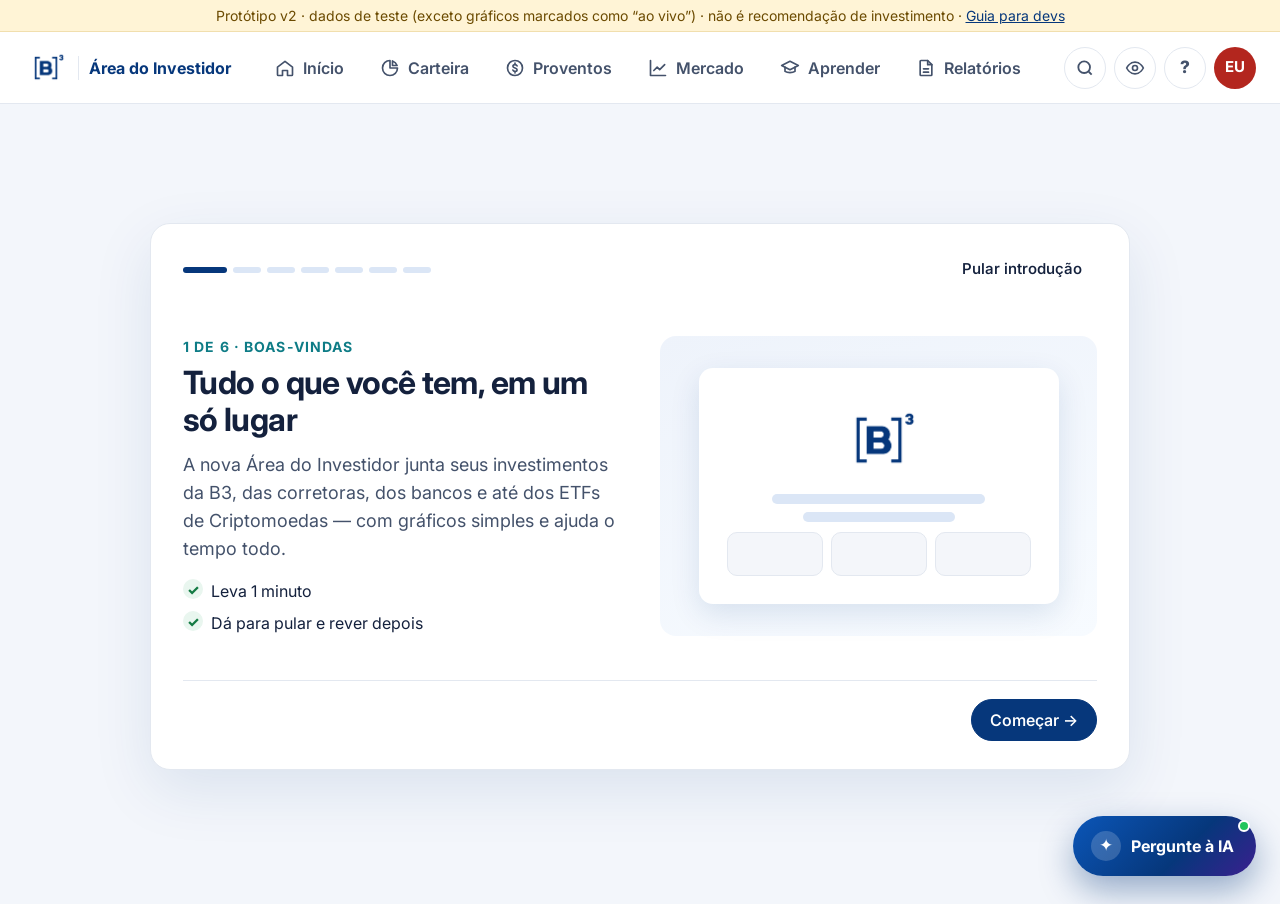
==== commit 207c50ff: "Troca cripto direta por ETFs de Criptomoedas da B3 A B3 não intermedia a compra direta de criptomoed" ====
--- a/index.html
+++ b/index.html
@@ -28,7 +28,7 @@
   <div class="search-pop" id="searchPop">
     <div class="search" role="search">
       <svg width="18" height="18" viewBox="0 0 24 24" fill="none" stroke="currentColor" stroke-width="2.2" aria-hidden="true"><circle cx="11" cy="11" r="7"/><path d="m20 20-3.5-3.5"/></svg>
-      <input id="q" type="search" autocomplete="off" placeholder="Busque um ativo, cripto ou assunto (ex.: PETR4, bitcoin, proventos)" aria-label="Buscar" aria-controls="sugg">
+      <input id="q" type="search" autocomplete="off" placeholder="Busque um ativo ou assunto (ex.: PETR4, QBTC11, proventos)" aria-label="Buscar" aria-controls="sugg">
       <div class="sugg" id="sugg" role="listbox"></div>
     </div>
   </div>
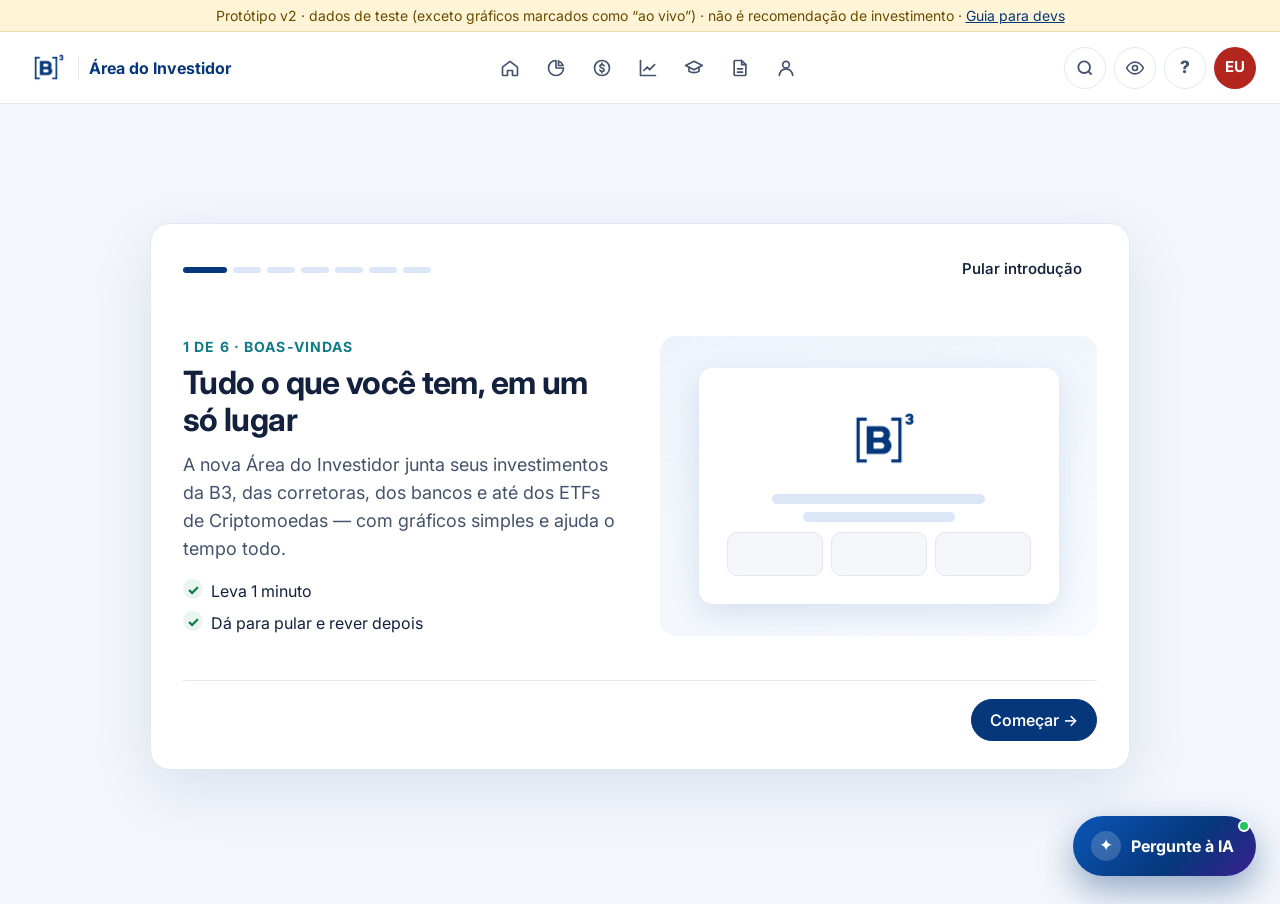
==== commit 46663a41: "Mostra a rentabilidade com e sem proventos e compara com mais índices - Novo js/rentabilidade.js (RE" ====
--- a/index.html
+++ b/index.html
@@ -50,6 +50,7 @@
   <script src="js/charts.js"></script>
   <script src="js/carteira.js"></script>
   <script src="js/cripto.js"></script>
+  <script src="js/rentabilidade.js"></script>
   <script src="js/feed.js"></script>
   <script src="js/views-inicio.js"></script>
   <script src="js/views-mercado.js"></script>
--- a/css/styles.css
+++ b/css/styles.css
@@ -596,13 +596,13 @@
 .conn .st { margin-left: auto; }
 
 /* ======================= Responsivo V2 ======================= */
-@media (max-width: 1100px) {
+@media (max-width: 1365px) {
   .tabs-main a span { display: none; }
   .tabs-main a { padding: 10px 12px; }
 }
 @media (max-width: 900px) {
   .tabs-main { display: none; }
-  .bottom-nav { display: grid; grid-template-columns: repeat(6, 1fr); position: fixed; left: 0; right: 0; bottom: 0; z-index: 60; background: #fff; border-top: 1px solid var(--line); padding: 6px 4px calc(6px + env(safe-area-inset-bottom)); }
+  .bottom-nav { display: grid; grid-template-columns: repeat(7, 1fr); position: fixed; left: 0; right: 0; bottom: 0; z-index: 60; background: #fff; border-top: 1px solid var(--line); padding: 6px 4px calc(6px + env(safe-area-inset-bottom)); }
   .bottom-nav a { display: flex; flex-direction: column; align-items: center; gap: 2px; text-decoration: none; color: var(--muted); font-size: 12.5px; font-weight: 600; padding: 6px 0; border-radius: 10px; }
   .bottom-nav a.active { color: var(--b3); background: var(--b3-50); }
   .ai-fab { bottom: 88px; right: 16px; height: 56px; padding: 0 16px; }
@@ -625,3 +625,59 @@
 .donut-n { font-size: 17px; }
 .pos .lg { font-size: 12.5px; letter-spacing: -.02em; }
 .pos .nm .bar { max-width: 320px; }
+
+/* ---------- Logo da empresa e nome ao passar o mouse ---------- */
+.lg { position: relative; overflow: hidden; }
+.lg img { position: absolute; inset: 0; width: 100%; height: 100%; object-fit: cover; background: #fff; }
+.emp-pop { position: absolute; z-index: 70; min-width: 260px; max-width: min(420px, calc(100vw - 16px)); background: #fff; color: var(--ink); border: 2px solid var(--b3); border-radius: 12px; padding: 14px 18px; box-shadow: 0 12px 32px rgba(16, 32, 64, .22); font-family: Arial, Helvetica, sans-serif; line-height: 1.35; pointer-events: none; }
+.emp-pop .emp-tk { display: block; font-size: 16px; font-weight: 700; color: var(--ink-2); margin-bottom: 4px; }
+.emp-pop b { display: block; font-size: 23px; }
+.emp-pop .emp-det { display: block; font-size: 18px; margin-top: 2px; }
+
+/* ---------- Tabela de ativos por classe ---------- */
+.grp-h { display: flex; flex-wrap: wrap; align-items: center; gap: 12px 32px; margin-bottom: 12px; }
+.grp-t { flex: 1 1 160px; }
+.grp-t h2 { margin: 0; }
+.grp-kpi { display: flex; flex-direction: column; font-variant-numeric: tabular-nums; }
+.grp-kpi .lbl { color: var(--ink-2); font-size: 14px; font-weight: 600; }
+.grp-tot { min-width: 200px; }
+.grp-tot .bar { height: 6px; margin-top: 6px; }
+.tbl-ativos th, .tbl-ativos td { white-space: nowrap; }
+.tbl-ativos td.num { text-align: right; font-variant-numeric: tabular-nums; }
+.tbl-ativos td small { display: block; font-size: 14px; }
+.th-sort { background: none; border: 0; padding: 0; font: inherit; color: inherit; cursor: pointer; }
+.th-sort:hover, th[aria-sort] .th-sort { color: var(--b3); }
+.tk-cell { display: inline-flex; align-items: center; gap: 10px; text-decoration: none; color: var(--ink); font-size: 16.5px; }
+.tk-cell .lg { width: 38px; height: 38px; flex: none; border-radius: 10px; display: grid; place-items: center; color: #fff; font-size: 11px; font-weight: 800; }
+.tk-cell:hover b { color: var(--b3); text-decoration: underline; }
+details.acao summary { list-style: none; cursor: pointer; width: 34px; height: 34px; display: grid; place-items: center; border-radius: 8px; font-size: 22px; font-weight: 700; color: var(--ink-2); }
+details.acao summary::-webkit-details-marker { display: none; }
+details.acao summary:hover, details.acao[open] summary { background: var(--bg); color: var(--ink); }
+.acao-menu { position: fixed; z-index: 40; min-width: 210px; display: flex; flex-direction: column; background: #fff; border: 1px solid var(--line); border-radius: 10px; box-shadow: 0 10px 30px rgba(16, 32, 64, .14); padding: 6px; }
+.acao-menu a, .acao-menu button { text-align: left; padding: 9px 12px; border-radius: 8px; text-decoration: none; color: var(--ink); background: none; border: 0; font: inherit; cursor: pointer; }
+.acao-menu a:hover, .acao-menu button:hover { background: var(--b3-50); }
+/* .pos também é a linha de posição (.pos-list); no texto de variação positiva fica só a cor */
+span.pos { display: inline; padding: 0; border-radius: 0; color: var(--pos); }
+
+/* ---------- Convite para o questionário de perfil ---------- */
+.dlg-wrap { position: fixed; inset: 0; z-index: 90; background: rgba(8, 18, 40, .55); display: grid; place-items: center; padding: 16px; }
+.dlg { background: #fff; border-radius: 16px; box-shadow: 0 20px 50px rgba(0, 0, 0, .25); max-width: 480px; width: 100%; padding: 28px; text-align: center; }
+.dlg-ic { font-size: 44px; line-height: 1; }
+.dlg h2 { font-size: 22px; margin: 12px 0 8px; }
+.dlg p { color: var(--ink-2); margin: 0 0 10px; }
+.dlg-acoes { display: flex; gap: 10px; justify-content: center; flex-wrap: wrap; margin-top: 18px; }
+.dlg-acoes .btn { height: 44px; padding: 0 20px; font-size: 16px; }
+/* aba "Meu Perfil de Investidor": nome completo só em telas largas */
+.tabs-main .lbl-c { display: none; }
+@media (max-width: 1599px) { .tabs-main .lbl-l { display: none; } .tabs-main .lbl-c { display: inline; } .tabs-main a { padding: 10px 11px; gap: 6px; } }
+
+/* ---------- Seletor de índices (Rentabilidade e Comparar) ---------- */
+.idx-sel { display: flex; flex-wrap: wrap; gap: 8px; align-items: center; margin: 4px 0 12px; }
+.idx-sel .lbl { font-size: 14px; font-weight: 600; color: var(--ink-2); margin-right: 2px; }
+.chip-tg { display: inline-flex; align-items: center; gap: 6px; height: 34px; padding: 0 12px; border-radius: 999px; border: 1px solid var(--line); background: #fff; color: var(--ink-2); font: inherit; font-size: 15px; font-weight: 600; cursor: pointer; }
+.chip-tg i { width: 10px; height: 10px; border-radius: 50%; opacity: .35; }
+.chip-tg[aria-pressed="true"] { border-color: var(--b3); background: var(--b3-50); color: var(--b3); }
+.chip-tg[aria-pressed="true"] i { opacity: 1; }
+.chip-tg[aria-pressed="true"]::after { content: "✓"; font-size: 13px; }
+.kpi-dot { display: inline-block; width: 10px; height: 10px; border-radius: 50%; }
+.rent-prov { background: #f3faf6; }
